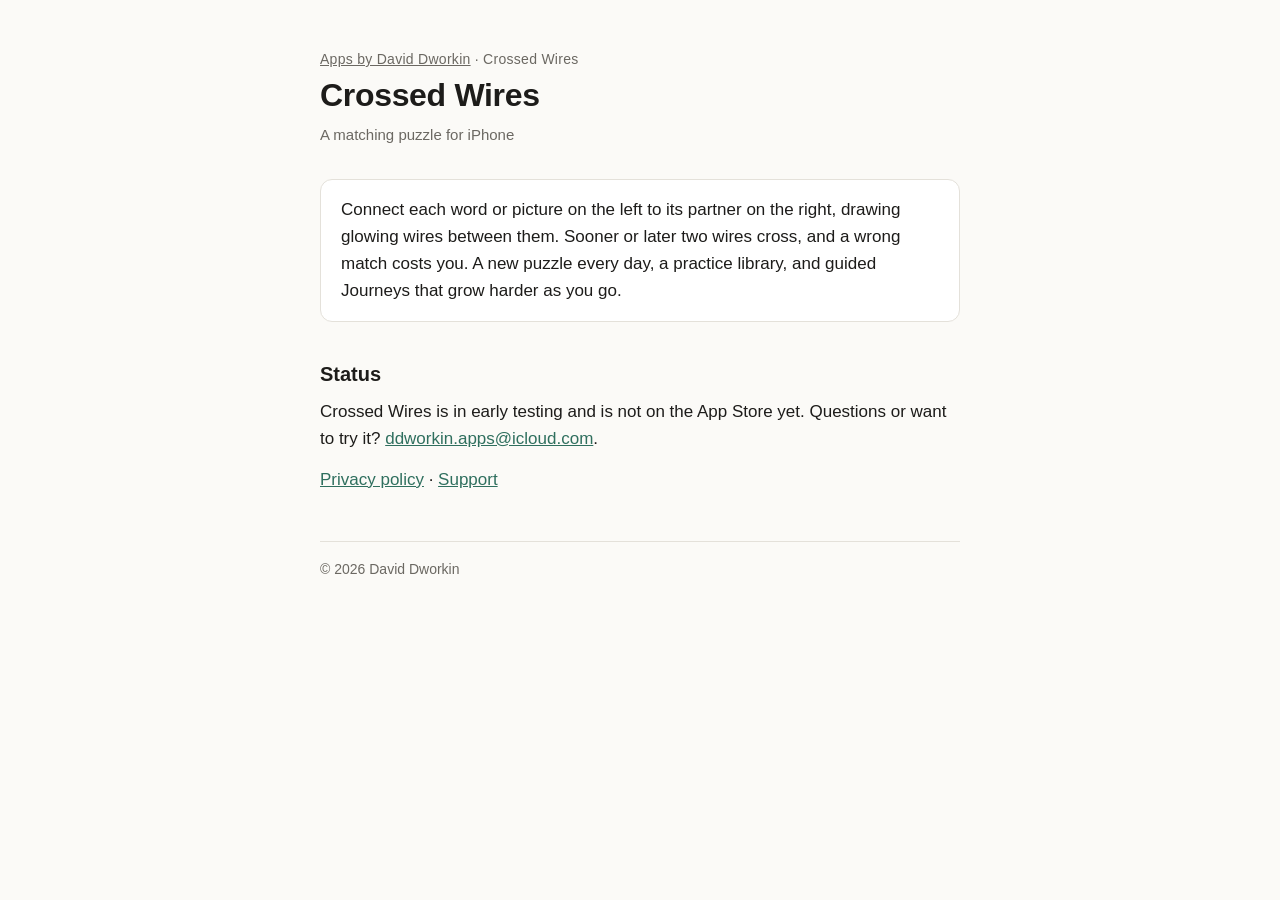
==== crossedwires/index.html @ 5630725c "Add Crossed Wires landing, privacy and support pages; list it on the home page Co-Authored-By: Claud" ====
<!doctype html>
<html lang="en">
<head>
  <meta charset="utf-8">
  <meta name="viewport" content="width=device-width, initial-scale=1">
  <title>Crossed Wires: Matching Puzzle</title>
  <meta name="description" content="A visual matching puzzle: connect each pair with a glowing wire.">
  <link rel="stylesheet" href="/assets/site.css">
</head>
<body>
<main>
  <header>
    <p class="eyebrow"><a href="/">Apps by David Dworkin</a> · Crossed Wires</p>
    <h1>Crossed Wires</h1>
    <p class="meta">A matching puzzle for iPhone</p>
  </header>

  <div class="summary">
    <p>Connect each word or picture on the left to its partner on the right, drawing glowing wires between them.
    Sooner or later two wires cross, and a wrong match costs you. A new puzzle every day, a practice library, and
    guided Journeys that grow harder as you go.</p>
  </div>

  <h2>Status</h2>
  <p>Crossed Wires is in early testing and is not on the App Store yet. Questions or want to try it?
  <a href="mailto:ddworkin.apps@icloud.com?subject=Crossed%20Wires">ddworkin.apps@icloud.com</a>.</p>

  <p><a href="/crossedwires/privacy/">Privacy policy</a> · <a href="/crossedwires/support/">Support</a></p>

  <footer>© 2026 David Dworkin</footer>
</main>
</body>
</html>
---- assets/site.css ----
:root {
  --bg: #fbfaf7;
  --text: #1d1c1a;
  --muted: #6b6862;
  --rule: #e4e1da;
  --accent: #2f6f5e;
  --card: #ffffff;
  color-scheme: light dark;
}
@media (prefers-color-scheme: dark) {
  :root {
    --bg: #151514;
    --text: #ecebe7;
    --muted: #a29f98;
    --rule: #2c2b29;
    --accent: #7cc3ad;
    --card: #1d1d1b;
  }
}
* { box-sizing: border-box; }
html { -webkit-text-size-adjust: 100%; }
body {
  margin: 0;
  background: var(--bg);
  color: var(--text);
  font: 17px/1.6 -apple-system, BlinkMacSystemFont, "SF Pro Text", "Helvetica Neue", Arial, sans-serif;
}
main { max-width: 680px; margin: 0 auto; padding: 48px 20px 72px; }
header { margin-bottom: 32px; }
.eyebrow { color: var(--muted); font-size: 14px; letter-spacing: .02em; margin: 0 0 6px; }
.eyebrow a { color: inherit; }
h1 { font-size: 32px; line-height: 1.2; margin: 0 0 8px; letter-spacing: -.01em; }
h2 { font-size: 20px; margin: 36px 0 8px; }
p, ul { margin: 0 0 14px; }
ul { padding-left: 22px; }
li { margin-bottom: 6px; }
a { color: var(--accent); }
.meta { color: var(--muted); font-size: 15px; }
.summary {
  background: var(--card);
  border: 1px solid var(--rule);
  border-radius: 12px;
  padding: 16px 20px;
  margin: 24px 0;
}
.summary p:last-child, .summary ul:last-child { margin-bottom: 0; }
.apps { list-style: none; padding: 0; }
.apps li {
  background: var(--card);
  border: 1px solid var(--rule);
  border-radius: 12px;
  padding: 16px 20px;
  margin-bottom: 12px;
}
.apps strong { display: block; font-size: 18px; }
footer { margin-top: 48px; padding-top: 16px; border-top: 1px solid var(--rule); color: var(--muted); font-size: 14px; }
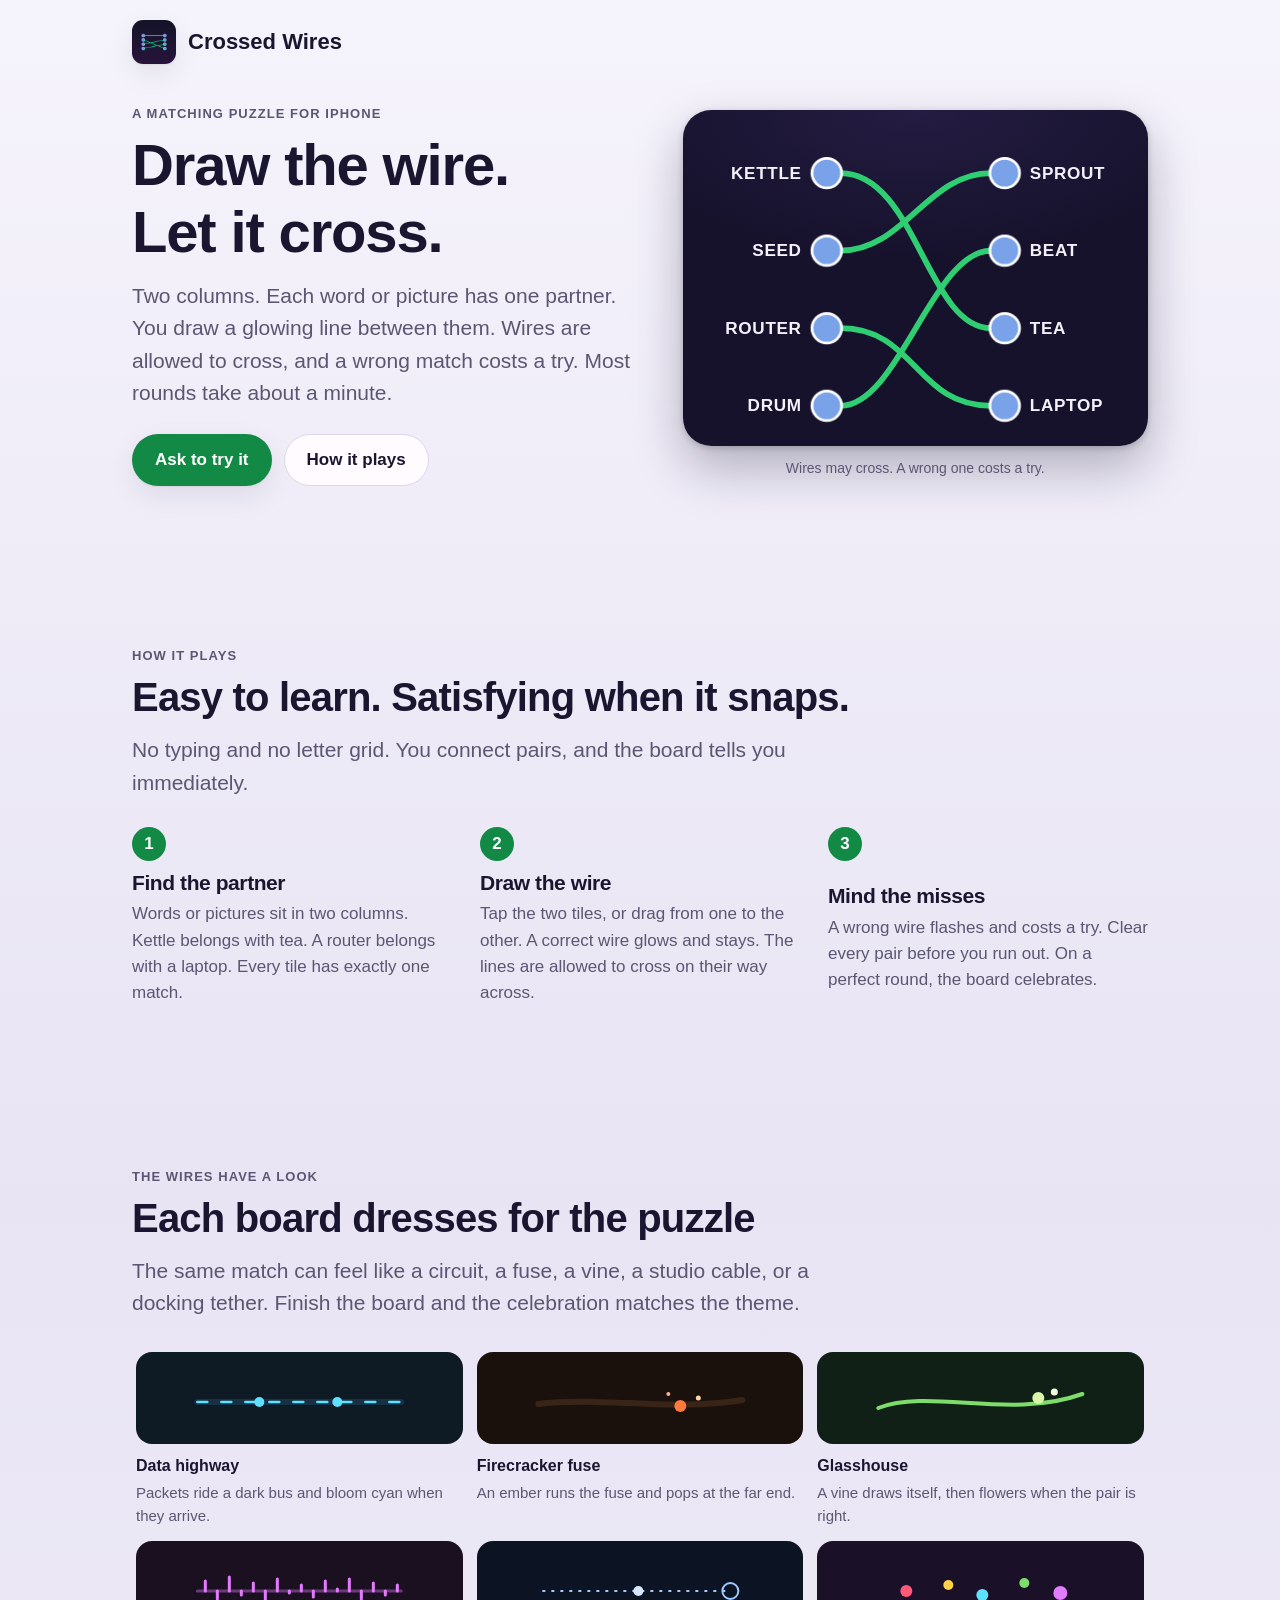
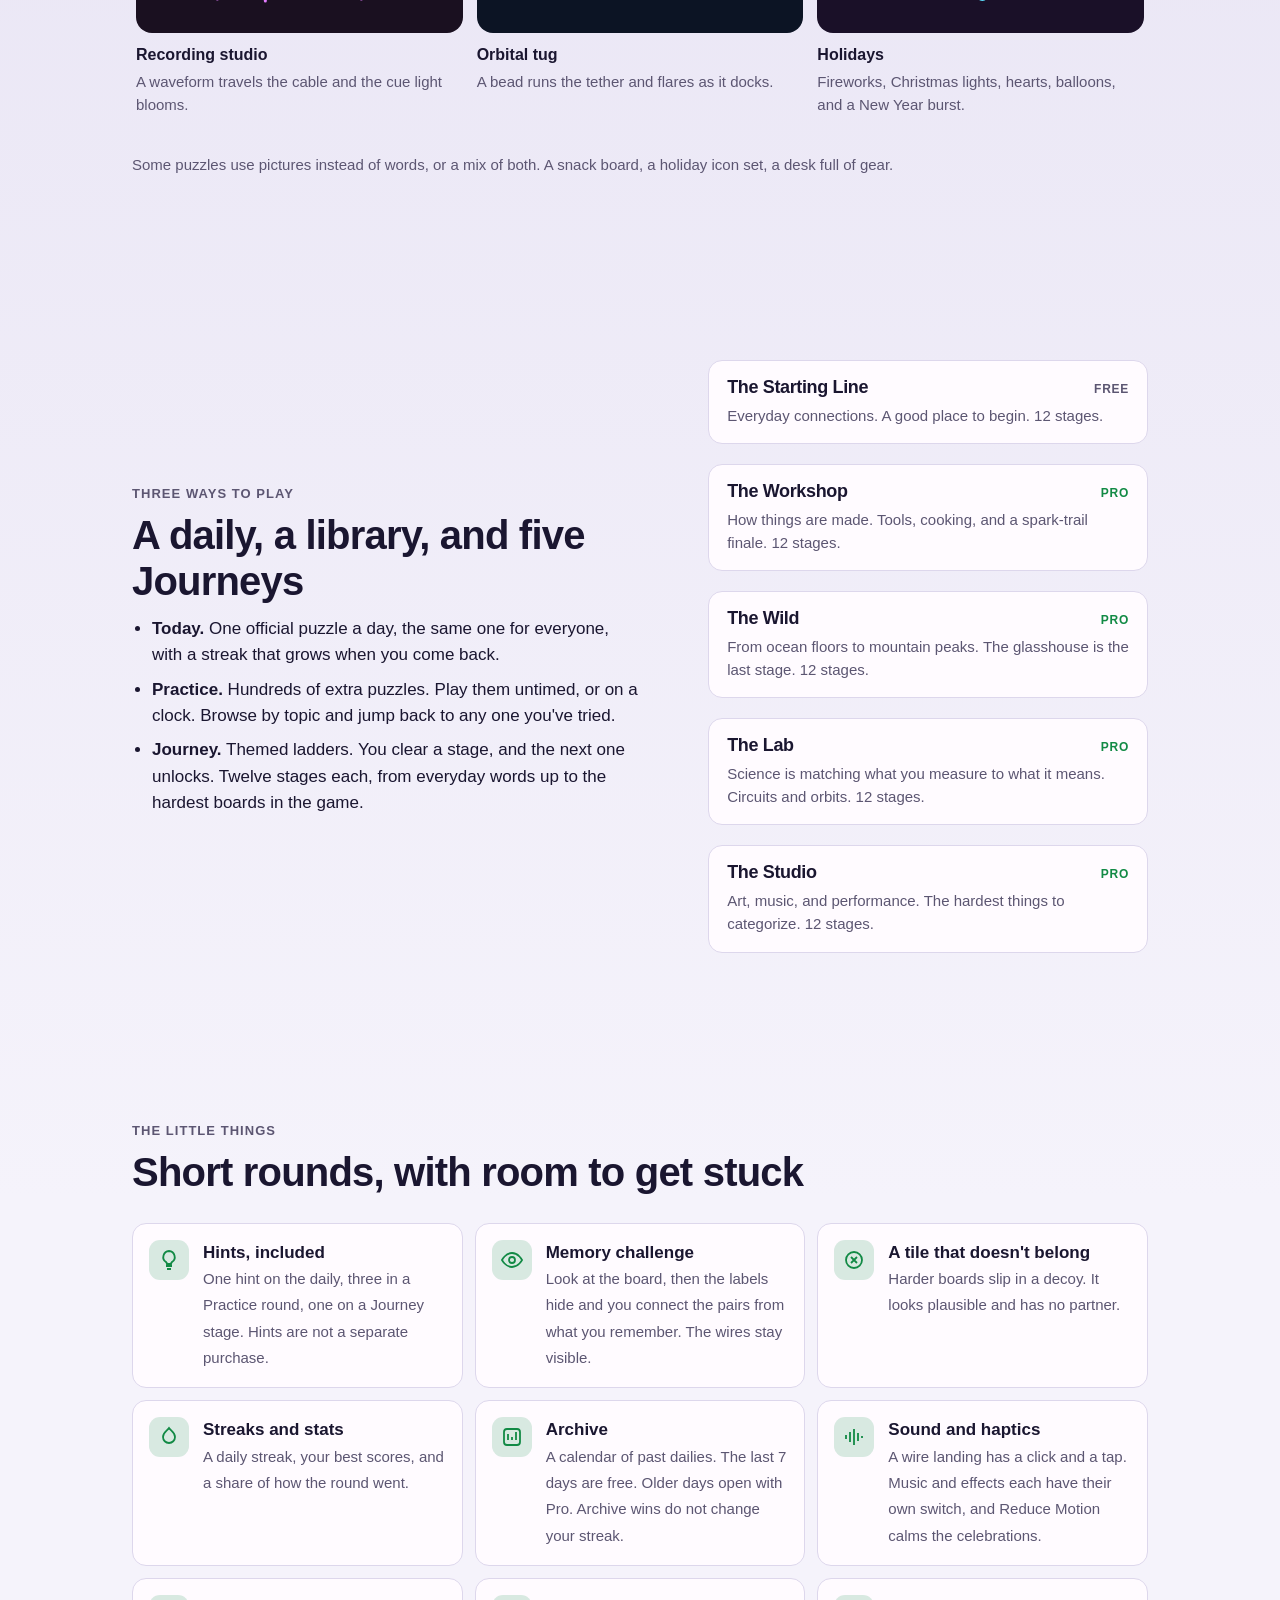
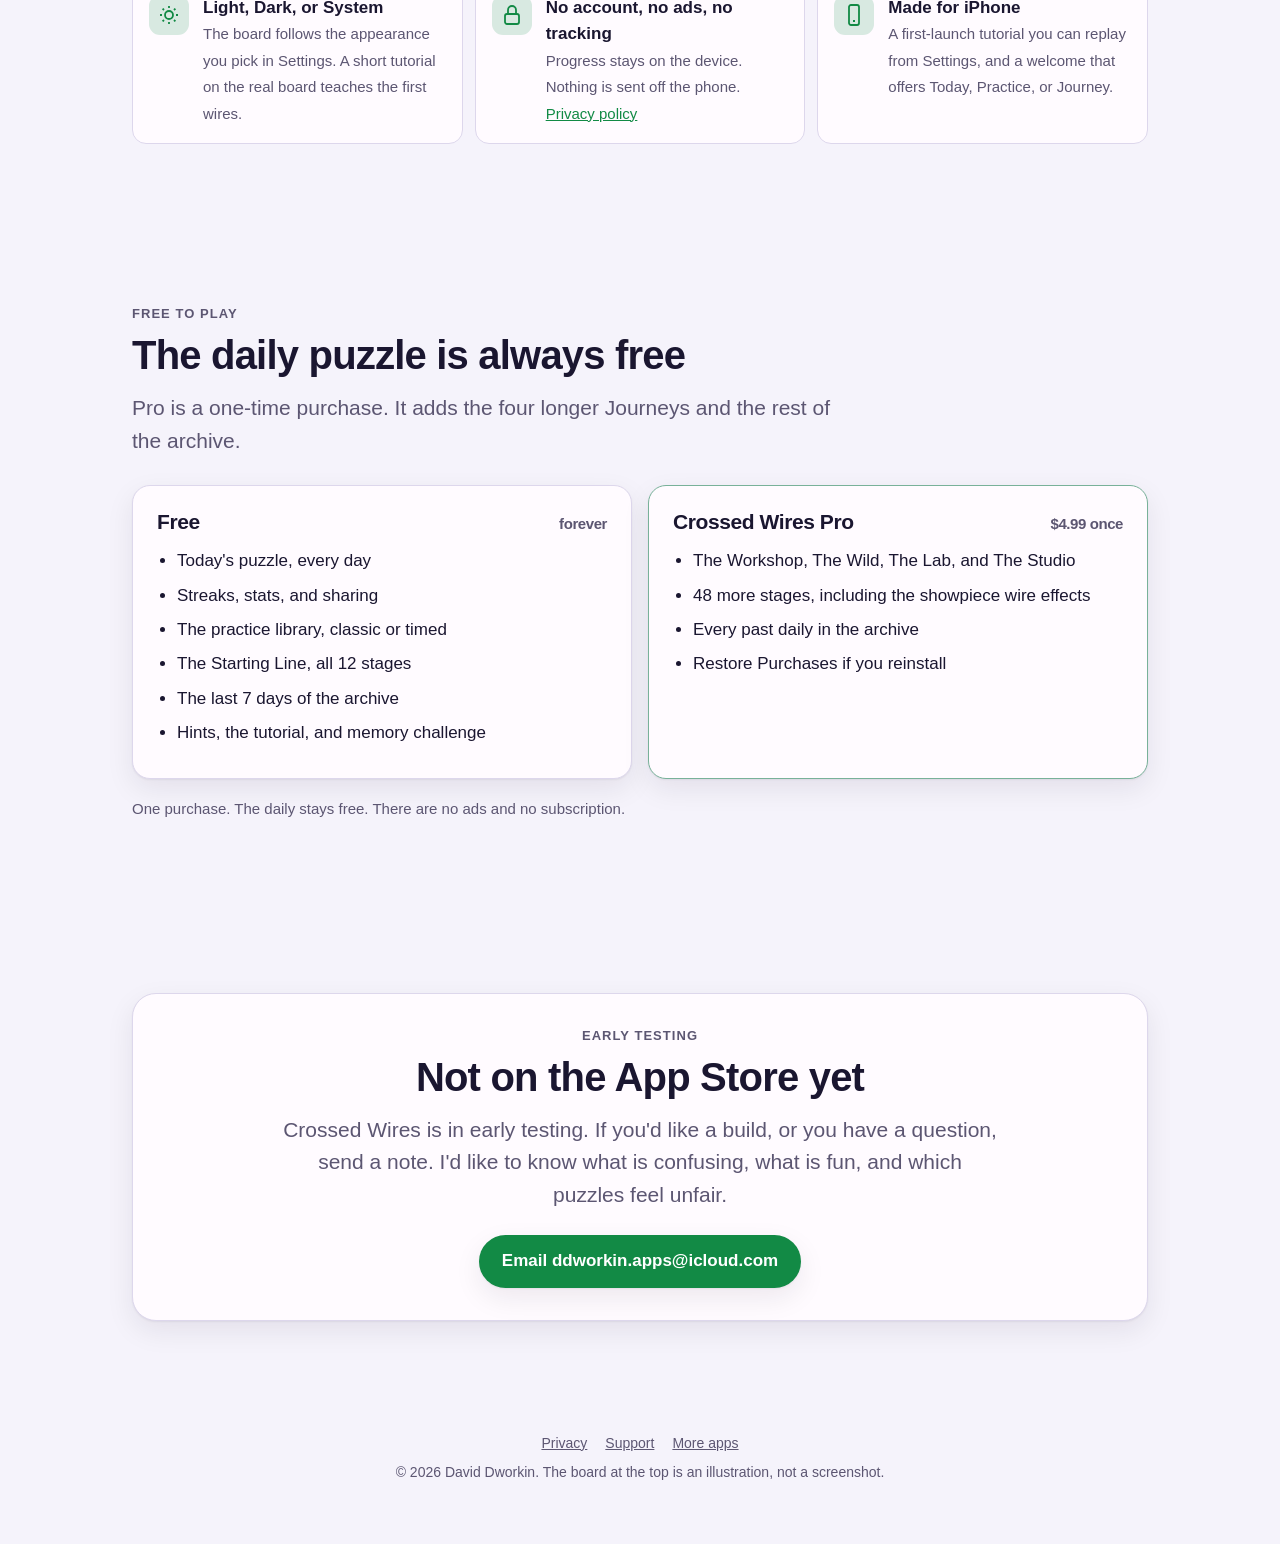
==== commit cf52ccef: "Crossed Wires: expand the landing page with how it plays, themes, and free vs Pro. Co-authored-by: C" ====
--- a/crossedwires/index.html
+++ b/crossedwires/index.html
@@ -2,32 +2,300 @@
 <html lang="en">
 <head>
   <meta charset="utf-8">
-  <meta name="viewport" content="width=device-width, initial-scale=1">
+  <meta name="viewport" content="width=device-width, initial-scale=1, viewport-fit=cover">
   <title>Crossed Wires: Matching Puzzle</title>
-  <meta name="description" content="A visual matching puzzle: connect each pair with a glowing wire.">
-  <link rel="stylesheet" href="/assets/site.css">
+  <meta name="description" content="A matching puzzle for iPhone. Connect each word or picture to its partner with a glowing wire. A new puzzle every day. Free to play, with an optional one-time Pro unlock.">
+  <meta name="theme-color" content="#f5f3fb" media="(prefers-color-scheme: light)">
+  <meta name="theme-color" content="#100e1c" media="(prefers-color-scheme: dark)">
+  <link rel="icon" href="/crossedwires/media/icon.png">
+  <link rel="apple-touch-icon" href="/crossedwires/media/icon.png">
+  <meta property="og:type" content="website">
+  <meta property="og:title" content="Crossed Wires: Matching Puzzle">
+  <meta property="og:description" content="Connect each pair with a glowing wire. Wires may cross. A wrong one costs a try.">
+  <meta property="og:url" content="https://ddworkin.github.io/crossedwires/">
+  <meta property="og:image" content="https://ddworkin.github.io/crossedwires/media/icon.png">
+  <meta name="twitter:card" content="summary_large_image">
+  <link rel="stylesheet" href="/crossedwires/landing.css">
 </head>
 <body>
-<main>
-  <header>
-    <p class="eyebrow"><a href="/">Apps by David Dworkin</a> · Crossed Wires</p>
-    <h1>Crossed Wires</h1>
-    <p class="meta">A matching puzzle for iPhone</p>
-  </header>
-
-  <div class="summary">
-    <p>Connect each word or picture on the left to its partner on the right, drawing glowing wires between them.
-    Sooner or later two wires cross, and a wrong match costs you. A new puzzle every day, a practice library, and
-    guided Journeys that grow harder as you go.</p>
-  </div>
-
-  <h2>Status</h2>
-  <p>Crossed Wires is in early testing and is not on the App Store yet. Questions or want to try it?
-  <a href="mailto:ddworkin.apps@icloud.com?subject=Crossed%20Wires">ddworkin.apps@icloud.com</a>.</p>
-
-  <p><a href="/crossedwires/privacy/">Privacy policy</a> · <a href="/crossedwires/support/">Support</a></p>
-
-  <footer>© 2026 David Dworkin</footer>
+<a class="skip" href="#main">Skip to content</a>
+
+<header class="wrap brand">
+  <img src="/crossedwires/media/icon.png" alt="" width="44" height="44">
+  <span>Crossed Wires</span>
+</header>
+
+<main id="main">
+
+  <section class="wrap hero" aria-labelledby="hero-title">
+    <div>
+      <p class="eyebrow">A matching puzzle for iPhone</p>
+      <h1 id="hero-title">Draw the wire.<br>Let it cross.</h1>
+      <p class="lede">Two columns. Each word or picture has one partner. You draw a glowing line between them. Wires are allowed to cross, and a wrong match costs a try. Most rounds take about a minute.</p>
+      <div class="actions">
+        <a class="btn btn-primary" href="mailto:ddworkin.apps@icloud.com?subject=Crossed%20Wires%3A%20I%27d%20like%20to%20try%20it">Ask to try it</a>
+        <a class="btn btn-secondary" href="#how">How it plays</a>
+      </div>
+    </div>
+    <figure class="board-wrap">
+      <div class="board">
+        <svg viewBox="0 0 380 260" role="img" aria-labelledby="board-title" width="380" height="260">
+          <title id="board-title">An illustrated solved board. Kettle connects to tea, seed to sprout, router to laptop, and drum to beat. The wires cross.</title>
+          <path class="wire" pathLength="100" d="M124 36 C 190 36, 200 172, 256 172"/>
+          <path class="wire" pathLength="100" d="M124 104 C 180 104, 200 36, 256 36"/>
+          <path class="wire" pathLength="100" d="M124 172 C 190 172, 190 240, 256 240"/>
+          <path class="wire" pathLength="100" d="M124 240 C 175 240, 205 104, 256 104"/>
+          <circle class="node" cx="112" cy="36" r="13"/>
+          <circle class="node" cx="112" cy="104" r="13"/>
+          <circle class="node" cx="112" cy="172" r="13"/>
+          <circle class="node" cx="112" cy="240" r="13"/>
+          <circle class="node" cx="268" cy="36" r="13"/>
+          <circle class="node" cx="268" cy="104" r="13"/>
+          <circle class="node" cx="268" cy="172" r="13"/>
+          <circle class="node" cx="268" cy="240" r="13"/>
+          <text class="label" x="90" y="41" text-anchor="end">KETTLE</text>
+          <text class="label" x="90" y="109" text-anchor="end">SEED</text>
+          <text class="label" x="90" y="177" text-anchor="end">ROUTER</text>
+          <text class="label" x="90" y="245" text-anchor="end">DRUM</text>
+          <text class="label" x="290" y="41" text-anchor="start">SPROUT</text>
+          <text class="label" x="290" y="109" text-anchor="start">BEAT</text>
+          <text class="label" x="290" y="177" text-anchor="start">TEA</text>
+          <text class="label" x="290" y="245" text-anchor="start">LAPTOP</text>
+        </svg>
+      </div>
+      <figcaption class="caption">Wires may cross. A wrong one costs a try.</figcaption>
+    </figure>
+  </section>
+
+  <section id="how" class="wrap" aria-labelledby="how-title">
+    <p class="eyebrow">How it plays</p>
+    <h2 id="how-title">Easy to learn. Satisfying when it snaps.</h2>
+    <p class="lede">No typing and no letter grid. You connect pairs, and the board tells you immediately.</p>
+    <ol class="steps">
+      <li>
+        <span class="step-num" aria-hidden="true">1</span>
+        <div>
+          <h3>Find the partner</h3>
+          <p>Words or pictures sit in two columns. Kettle belongs with tea. A router belongs with a laptop. Every tile has exactly one match.</p>
+        </div>
+      </li>
+      <li>
+        <span class="step-num" aria-hidden="true">2</span>
+        <div>
+          <h3>Draw the wire</h3>
+          <p>Tap the two tiles, or drag from one to the other. A correct wire glows and stays. The lines are allowed to cross on their way across.</p>
+        </div>
+      </li>
+      <li>
+        <span class="step-num" aria-hidden="true">3</span>
+        <div>
+          <h3>Mind the misses</h3>
+          <p>A wrong wire flashes and costs a try. Clear every pair before you run out. On a perfect round, the board celebrates.</p>
+        </div>
+      </li>
+    </ol>
+  </section>
+
+  <section id="themes" class="wrap" aria-labelledby="themes-title">
+    <p class="eyebrow">The wires have a look</p>
+    <h2 id="themes-title">Each board dresses for the puzzle</h2>
+    <p class="lede">The same match can feel like a circuit, a fuse, a vine, a studio cable, or a docking tether. Finish the board and the celebration matches the theme.</p>
+    <ul class="gallery" tabindex="0" aria-label="Wire themes, swipe to see more">
+      <li><figure>
+        <div class="swatch highway" aria-hidden="true">
+          <svg viewBox="0 0 220 48">
+            <path d="M8 24 H212" fill="none" stroke="#163044" stroke-width="6" stroke-linecap="round"/>
+            <path d="M8 24 H212" fill="none" stroke="#5ee0ff" stroke-width="2.5" stroke-linecap="round" stroke-dasharray="10 14"/>
+            <circle cx="70" cy="24" r="5" fill="#5ee0ff"/>
+            <circle cx="148" cy="24" r="5" fill="#5ee0ff"/>
+          </svg>
+        </div>
+        <figcaption><strong>Data highway</strong>Packets ride a dark bus and bloom cyan when they arrive.</figcaption>
+      </figure></li>
+      <li><figure>
+        <div class="swatch fuse" aria-hidden="true">
+          <svg viewBox="0 0 220 48">
+            <path d="M8 26 C 70 18, 140 34, 212 22" fill="none" stroke="#3a2418" stroke-width="6" stroke-linecap="round"/>
+            <circle cx="150" cy="28" r="6" fill="#ff7a3c"/>
+            <circle cx="168" cy="20" r="2.5" fill="#ffd2a8"/>
+            <circle cx="138" cy="16" r="2" fill="#ffb080"/>
+          </svg>
+        </div>
+        <figcaption><strong>Firecracker fuse</strong>An ember runs the fuse and pops at the far end.</figcaption>
+      </figure></li>
+      <li><figure>
+        <div class="swatch glass" aria-hidden="true">
+          <svg viewBox="0 0 220 48">
+            <path d="M8 30 C 60 10, 140 42, 212 16" fill="none" stroke="#7ddc6a" stroke-width="4" stroke-linecap="round"/>
+            <circle cx="168" cy="20" r="6" fill="#d8f5a8"/>
+            <circle cx="184" cy="14" r="3.5" fill="#f3ffe0"/>
+          </svg>
+        </div>
+        <figcaption><strong>Glasshouse</strong>A vine draws itself, then flowers when the pair is right.</figcaption>
+      </figure></li>
+      <li><figure>
+        <div class="swatch studio" aria-hidden="true">
+          <svg viewBox="0 0 220 48">
+            <path d="M8 24 H212" fill="none" stroke="#6a3a78" stroke-width="3" stroke-linecap="round"/>
+            <path d="M16 24 V14 M28 24 V32 M40 24 V10 M52 24 V28 M64 24 V16 M76 24 V34 M88 24 V12 M100 24 V26 M112 24 V18 M124 24 V30 M136 24 V14 M148 24 V22 M160 24 V12 M172 24 V32 M184 24 V16 M196 24 V28 M208 24 V18" stroke="#e37bff" stroke-width="3" stroke-linecap="round"/>
+          </svg>
+        </div>
+        <figcaption><strong>Recording studio</strong>A waveform travels the cable and the cue light blooms.</figcaption>
+      </figure></li>
+      <li><figure>
+        <div class="swatch orbit" aria-hidden="true">
+          <svg viewBox="0 0 220 48">
+            <path d="M12 24 H200" fill="none" stroke="#9ec9ff" stroke-width="2" stroke-dasharray="3 6"/>
+            <circle cx="108" cy="24" r="5" fill="#d6e8ff"/>
+            <circle cx="200" cy="24" r="8" fill="none" stroke="#9ec9ff" stroke-width="2"/>
+          </svg>
+        </div>
+        <figcaption><strong>Orbital tug</strong>A bead runs the tether and flares as it docks.</figcaption>
+      </figure></li>
+      <li><figure>
+        <div class="swatch holiday" aria-hidden="true">
+          <svg viewBox="0 0 220 48">
+            <circle cx="36" cy="24" r="6" fill="#ff5a7a"/>
+            <circle cx="78" cy="18" r="5" fill="#ffd24a"/>
+            <circle cx="112" cy="28" r="6" fill="#5ee0ff"/>
+            <circle cx="154" cy="16" r="5" fill="#7ddc6a"/>
+            <circle cx="190" cy="26" r="7" fill="#e37bff"/>
+          </svg>
+        </div>
+        <figcaption><strong>Holidays</strong>Fireworks, Christmas lights, hearts, balloons, and a New Year burst.</figcaption>
+      </figure></li>
+    </ul>
+    <p class="promise">Some puzzles use pictures instead of words, or a mix of both. A snack board, a holiday icon set, a desk full of gear.</p>
+  </section>
+
+  <section class="wrap" aria-labelledby="modes-title">
+    <div class="feature">
+      <div>
+        <p class="eyebrow">Three ways to play</p>
+        <h2 id="modes-title">A daily, a library, and five Journeys</h2>
+        <ul class="modes">
+          <li><strong>Today.</strong> One official puzzle a day, the same one for everyone, with a streak that grows when you come back.</li>
+          <li><strong>Practice.</strong> Hundreds of extra puzzles. Play them untimed, or on a clock. Browse by topic and jump back to any one you've tried.</li>
+          <li><strong>Journey.</strong> Themed ladders. You clear a stage, and the next one unlocks. Twelve stages each, from everyday words up to the hardest boards in the game.</li>
+        </ul>
+      </div>
+      <ul class="journeys">
+        <li>
+          <h3>The Starting Line <span class="badge">Free</span></h3>
+          <p>Everyday connections. A good place to begin. 12 stages.</p>
+        </li>
+        <li>
+          <h3>The Workshop <span class="badge pro">Pro</span></h3>
+          <p>How things are made. Tools, cooking, and a spark-trail finale. 12 stages.</p>
+        </li>
+        <li>
+          <h3>The Wild <span class="badge pro">Pro</span></h3>
+          <p>From ocean floors to mountain peaks. The glasshouse is the last stage. 12 stages.</p>
+        </li>
+        <li>
+          <h3>The Lab <span class="badge pro">Pro</span></h3>
+          <p>Science is matching what you measure to what it means. Circuits and orbits. 12 stages.</p>
+        </li>
+        <li>
+          <h3>The Studio <span class="badge pro">Pro</span></h3>
+          <p>Art, music, and performance. The hardest things to categorize. 12 stages.</p>
+        </li>
+      </ul>
+    </div>
+  </section>
+
+  <section class="wrap" aria-labelledby="extras-title">
+    <p class="eyebrow">The little things</p>
+    <h2 id="extras-title">Short rounds, with room to get stuck</h2>
+    <ul class="extras">
+      <li>
+        <svg viewBox="0 0 24 24" fill="none" stroke="currentColor" stroke-width="1.8" aria-hidden="true"><path d="M9 18h6M10 21h4"/><path d="M12 3a6 6 0 0 0-3 11c.5.5 1 1.2 1 2h4c0-.8.5-1.5 1-2a6 6 0 0 0-3-11z"/></svg>
+        <div><strong>Hints, included</strong><span>One hint on the daily, three in a Practice round, one on a Journey stage. Hints are not a separate purchase.</span></div>
+      </li>
+      <li>
+        <svg viewBox="0 0 24 24" fill="none" stroke="currentColor" stroke-width="1.8" aria-hidden="true"><path d="M2 12s3.5-7 10-7 10 7 10 7-3.5 7-10 7S2 12 2 12z"/><circle cx="12" cy="12" r="3"/></svg>
+        <div><strong>Memory challenge</strong><span>Look at the board, then the labels hide and you connect the pairs from what you remember. The wires stay visible.</span></div>
+      </li>
+      <li>
+        <svg viewBox="0 0 24 24" fill="none" stroke="currentColor" stroke-width="1.8" aria-hidden="true"><circle cx="12" cy="12" r="8"/><path d="M9 9l6 6M15 9l-6 6"/></svg>
+        <div><strong>A tile that doesn't belong</strong><span>Harder boards slip in a decoy. It looks plausible and has no partner.</span></div>
+      </li>
+      <li>
+        <svg viewBox="0 0 24 24" fill="none" stroke="currentColor" stroke-width="1.8" aria-hidden="true"><path d="M12 3c2 3 6 4 6 9a6 6 0 0 1-12 0c0-5 4-6 6-9z"/></svg>
+        <div><strong>Streaks and stats</strong><span>A daily streak, your best scores, and a share of how the round went.</span></div>
+      </li>
+      <li>
+        <svg viewBox="0 0 24 24" fill="none" stroke="currentColor" stroke-width="1.8" aria-hidden="true"><rect x="4" y="4" width="16" height="16" rx="3"/><path d="M8 15V9M12 15v-3M16 15V7"/></svg>
+        <div><strong>Archive</strong><span>A calendar of past dailies. The last 7 days are free. Older days open with Pro. Archive wins do not change your streak.</span></div>
+      </li>
+      <li>
+        <svg viewBox="0 0 24 24" fill="none" stroke="currentColor" stroke-width="1.8" aria-hidden="true"><path d="M4 10v4M8 7v10M12 4v16M16 8v8M20 11v2"/></svg>
+        <div><strong>Sound and haptics</strong><span>A wire landing has a click and a tap. Music and effects each have their own switch, and Reduce Motion calms the celebrations.</span></div>
+      </li>
+      <li>
+        <svg viewBox="0 0 24 24" fill="none" stroke="currentColor" stroke-width="1.8" aria-hidden="true"><circle cx="12" cy="12" r="4"/><path d="M12 3v2M12 19v2M3 12h2M19 12h2M5.6 5.6l1.4 1.4M17 17l1.4 1.4M18.4 5.6L17 7M7 17l-1.4 1.4"/></svg>
+        <div><strong>Light, Dark, or System</strong><span>The board follows the appearance you pick in Settings. A short tutorial on the real board teaches the first wires.</span></div>
+      </li>
+      <li>
+        <svg viewBox="0 0 24 24" fill="none" stroke="currentColor" stroke-width="1.8" aria-hidden="true"><rect x="5" y="11" width="14" height="10" rx="2"/><path d="M8 11V7a4 4 0 0 1 8 0v4"/></svg>
+        <div><strong>No account, no ads, no tracking</strong><span>Progress stays on the device. Nothing is sent off the phone. <a href="/crossedwires/privacy/">Privacy policy</a></span></div>
+      </li>
+      <li>
+        <svg viewBox="0 0 24 24" fill="none" stroke="currentColor" stroke-width="1.8" aria-hidden="true"><rect x="7" y="2" width="10" height="20" rx="2"/><path d="M11 18h2"/></svg>
+        <div><strong>Made for iPhone</strong><span>A first-launch tutorial you can replay from Settings, and a welcome that offers Today, Practice, or Journey.</span></div>
+      </li>
+    </ul>
+  </section>
+
+  <section id="price" class="wrap" aria-labelledby="price-title">
+    <p class="eyebrow">Free to play</p>
+    <h2 id="price-title">The daily puzzle is always free</h2>
+    <p class="lede">Pro is a one-time purchase. It adds the four longer Journeys and the rest of the archive.</p>
+    <div class="plans">
+      <div class="plan">
+        <h3>Free <span class="price">forever</span></h3>
+        <ul>
+          <li>Today's puzzle, every day</li>
+          <li>Streaks, stats, and sharing</li>
+          <li>The practice library, classic or timed</li>
+          <li>The Starting Line, all 12 stages</li>
+          <li>The last 7 days of the archive</li>
+          <li>Hints, the tutorial, and memory challenge</li>
+        </ul>
+      </div>
+      <div class="plan pro">
+        <h3>Crossed Wires Pro <span class="price">$4.99 once</span></h3>
+        <ul>
+          <li>The Workshop, The Wild, The Lab, and The Studio</li>
+          <li>48 more stages, including the showpiece wire effects</li>
+          <li>Every past daily in the archive</li>
+          <li>Restore Purchases if you reinstall</li>
+        </ul>
+      </div>
+    </div>
+    <p class="promise">One purchase. The daily stays free. There are no ads and no subscription.</p>
+  </section>
+
+  <section id="beta" class="wrap" aria-labelledby="beta-title">
+    <div class="beta">
+      <p class="eyebrow">Early testing</p>
+      <h2 id="beta-title">Not on the App Store yet</h2>
+      <p class="lede">Crossed Wires is in early testing. If you'd like a build, or you have a question, send a note. I'd like to know what is confusing, what is fun, and which puzzles feel unfair.</p>
+      <div class="actions">
+        <a class="btn btn-primary" href="mailto:ddworkin.apps@icloud.com?subject=Crossed%20Wires%3A%20I%27d%20like%20to%20try%20it&amp;body=Hi%20David%2C%0A%0AI%27d%20like%20to%20try%20Crossed%20Wires.%0A%0AMy%20name%3A%20%0A">Email ddworkin.apps@icloud.com</a>
+      </div>
+    </div>
+  </section>
+
 </main>
+
+<footer class="wrap">
+  <nav aria-label="Crossed Wires links">
+    <a href="/crossedwires/privacy/">Privacy</a>
+    <a href="/crossedwires/support/">Support</a>
+    <a href="/">More apps</a>
+  </nav>
+  <p>© 2026 David Dworkin. The board at the top is an illustration, not a screenshot.</p>
+</footer>
 </body>
 </html>
--- a/crossedwires/landing.css
+++ b/crossedwires/landing.css
@@ -0,0 +1,212 @@
+/* Crossed Wires landing page. Mobile-first. Palette follows the app icon:
+   indigo field, periwinkle nodes, a correct wire in green. */
+:root {
+  --bg: #f5f3fb;
+  --bg-2: #e8e4f4;
+  --surface: #fffbff;
+  --text: #1a1630;
+  --muted: #5c5672;
+  --rule: #ddd7ec;
+  --green: #128a45;
+  --green-ink: #ffffff;
+  --wire: #2fce72;
+  --node: #7aa2e8;
+  --indigo: #16122c;
+  --amber: #c47a12;
+  --shadow: 0 1px 2px rgb(22 18 44 / .06), 0 10px 28px rgb(22 18 44 / .08);
+  --radius: 18px;
+  --sans: -apple-system, BlinkMacSystemFont, "SF Pro Text", "Helvetica Neue", Arial, sans-serif;
+  --gutter: 20px;
+  color-scheme: light dark;
+}
+@media (prefers-color-scheme: dark) {
+  :root {
+    --bg: #100e1c;
+    --bg-2: #181428;
+    --surface: #1c1830;
+    --text: #f4f1fb;
+    --muted: #b7b0c9;
+    --rule: #322c48;
+    --green: #3ee07a;
+    --green-ink: #082214;
+    --wire: #3ee07a;
+    --node: #8eb4f2;
+    --indigo: #0c0a16;
+    --amber: #f0b429;
+    --shadow: 0 1px 2px rgb(0 0 0 / .35), 0 12px 32px rgb(0 0 0 / .4);
+  }
+}
+
+* { box-sizing: border-box; }
+html { -webkit-text-size-adjust: 100%; scroll-behavior: smooth; }
+@media (prefers-reduced-motion: reduce) { html { scroll-behavior: auto; } }
+body {
+  margin: 0;
+  background: var(--bg) linear-gradient(180deg, var(--bg) 0, var(--bg-2) 1200px, var(--bg) 2800px) no-repeat;
+  color: var(--text);
+  font: 17px/1.55 var(--sans);
+}
+img, svg { display: block; max-width: 100%; height: auto; }
+a { color: var(--green); }
+:focus-visible { outline: 3px solid var(--amber); outline-offset: 3px; border-radius: 6px; }
+
+.skip { position: absolute; left: -999px; top: 8px; background: var(--surface); color: var(--text); padding: 8px 12px; z-index: 10; }
+.skip:focus { left: 8px; }
+
+.wrap { max-width: 1080px; margin-inline: auto; padding-inline: var(--gutter); }
+section { padding-block: 56px; }
+.eyebrow { font-size: 13px; letter-spacing: .08em; text-transform: uppercase; color: var(--muted); margin: 0 0 8px; font-weight: 600; }
+h1, h2, h3 { letter-spacing: -.02em; line-height: 1.15; margin: 0; font-weight: 700; }
+h1 { font-size: clamp(36px, 9vw, 58px); }
+h2 { font-size: clamp(28px, 6.5vw, 40px); margin-bottom: 12px; }
+h3 { font-size: 21px; margin-bottom: 6px; }
+.lede { font-size: clamp(18px, 4.6vw, 21px); color: var(--muted); margin: 14px 0 0; max-width: 34em; }
+p { margin: 0 0 12px; }
+
+.actions { display: flex; flex-wrap: wrap; gap: 12px; margin-top: 24px; }
+.btn {
+  display: inline-flex; align-items: center; justify-content: center; gap: 8px;
+  min-height: 48px; padding: 12px 22px; border-radius: 999px;
+  font-weight: 600; font-size: 17px; text-decoration: none;
+  border: 1.5px solid transparent;
+}
+.btn-primary { background: var(--green); color: var(--green-ink); box-shadow: var(--shadow); }
+.btn-secondary { border-color: var(--rule); color: var(--text); background: var(--surface); }
+.btn-primary:hover { filter: brightness(1.06); }
+
+.brand { display: flex; align-items: center; gap: 12px; padding-top: 20px; }
+.brand img { width: 44px; height: 44px; border-radius: 11px; box-shadow: var(--shadow); }
+.brand span { font-size: 22px; font-weight: 700; }
+
+.hero { padding-top: 28px; display: grid; gap: 36px; align-items: center; }
+
+/* Illustrated board — the icon, with words */
+.board-wrap { margin: 0; }
+.board {
+  background: radial-gradient(120% 80% at 50% 0%, #241c42 0%, var(--indigo) 55%);
+  border-radius: 28px;
+  padding: 22px 16px 18px;
+  box-shadow: 0 2px 6px rgb(0 0 0 / .18), 0 22px 50px rgb(16 10 40 / .28);
+}
+.board svg { width: 100%; height: auto; }
+.board .node { fill: var(--node); stroke: #fff; stroke-width: 2.4; }
+.board .wire {
+  fill: none;
+  stroke: var(--wire);
+  stroke-width: 5;
+  stroke-linecap: round;
+  stroke-dasharray: 100;
+  stroke-dashoffset: 0;
+}
+.board .label {
+  fill: #f4f1fb;
+  font: 700 15px var(--sans);
+  letter-spacing: .04em;
+}
+@media (prefers-reduced-motion: no-preference) {
+  .board .wire {
+    stroke-dashoffset: 100;
+    animation: draw 0.9s cubic-bezier(.2, .7, .2, 1) forwards;
+  }
+  .board .wire:nth-of-type(2) { animation-delay: .12s; }
+  .board .wire:nth-of-type(3) { animation-delay: .24s; }
+  .board .wire:nth-of-type(4) { animation-delay: .36s; }
+  .board .node { animation: pop .45s cubic-bezier(.2, .8, .2, 1) both; }
+  .board .node:nth-of-type(2) { animation-delay: .08s; }
+}
+@keyframes draw { to { stroke-dashoffset: 0; } }
+@keyframes pop { from { opacity: 0; } to { opacity: 1; } }
+.caption { text-align: center; color: var(--muted); font-size: 14px; margin: 12px 0 0; }
+
+.steps { list-style: none; padding: 0; margin: 28px 0 0; display: grid; gap: 28px; }
+.steps li { display: grid; gap: 10px; justify-items: start; }
+.step-num {
+  width: 34px; height: 34px; border-radius: 50%; display: grid; place-items: center;
+  font-weight: 700; color: var(--green-ink); background: var(--green);
+}
+.steps p { color: var(--muted); max-width: 36em; margin: 0; }
+
+.feature { display: grid; gap: 28px; align-items: center; }
+.feature ul, .modes { padding-left: 20px; margin: 12px 0 0; }
+.feature li, .modes li { margin-bottom: 8px; }
+
+/* Theme samples */
+.gallery {
+  list-style: none; margin: 28px calc(-1 * var(--gutter)) 0; padding: 4px var(--gutter) 18px;
+  display: grid; grid-auto-flow: column; grid-auto-columns: min(240px, 74vw); gap: 14px;
+  overflow-x: auto; scroll-snap-type: x mandatory; overscroll-behavior-x: contain;
+}
+.gallery li { scroll-snap-align: center; }
+.gallery figure { margin: 0; }
+.swatch {
+  border-radius: 16px; min-height: 92px; padding: 16px 14px 8px;
+  display: grid; align-content: center;
+}
+.swatch svg { width: 100%; height: 48px; }
+.gallery figcaption { font-size: 15px; color: var(--muted); margin-top: 10px; }
+.gallery figcaption strong { color: var(--text); display: block; font-size: 16px; margin-bottom: 2px; }
+
+.swatch.highway { background: #0e1a24; }
+.swatch.fuse { background: #1a100c; }
+.swatch.glass { background: #102016; }
+.swatch.studio { background: #1a1020; }
+.swatch.orbit { background: #0c1424; }
+.swatch.holiday { background: #1a1028; }
+
+.journeys { list-style: none; padding: 0; margin: 22px 0 0; display: grid; gap: 12px; }
+.journeys li {
+  background: var(--surface); border: 1px solid var(--rule); border-radius: 14px;
+  padding: 16px 18px;
+}
+.journeys h3 { display: flex; justify-content: space-between; align-items: baseline; gap: 12px; font-size: 18px; }
+.journeys p { color: var(--muted); margin: 4px 0 0; font-size: 15px; }
+.badge {
+  font-family: var(--sans); font-size: 12px; font-weight: 700; letter-spacing: .06em;
+  text-transform: uppercase; color: var(--muted); white-space: nowrap;
+}
+.badge.pro { color: var(--green); }
+
+.extras { list-style: none; padding: 0; margin: 28px 0 0; display: grid; grid-template-columns: 1fr; gap: 12px; }
+.extras li {
+  display: grid; grid-template-columns: 40px 1fr; gap: 14px; align-items: start;
+  background: var(--surface); border: 1px solid var(--rule); border-radius: 14px; padding: 16px;
+}
+.extras svg { width: 40px; height: 40px; padding: 8px; border-radius: 11px; background: color-mix(in srgb, var(--green) 16%, transparent); color: var(--green); }
+.extras strong { display: block; }
+.extras span { color: var(--muted); font-size: 15px; }
+
+.plans { display: grid; gap: 16px; margin-top: 28px; }
+.plan { background: var(--surface); border: 1px solid var(--rule); border-radius: var(--radius); padding: 24px; box-shadow: var(--shadow); }
+.plan h3 { display: flex; justify-content: space-between; align-items: baseline; gap: 8px; }
+.plan .price { font-size: 15px; color: var(--muted); font-weight: 600; }
+.plan ul { padding-left: 20px; margin: 14px 0 0; }
+.plan li { margin-bottom: 8px; }
+.plan.pro { border-color: color-mix(in srgb, var(--green) 50%, var(--rule)); }
+.promise { margin-top: 18px; color: var(--muted); font-size: 15px; }
+
+.beta {
+  background: var(--surface); border: 1px solid var(--rule); border-radius: 24px;
+  padding: 32px 24px; text-align: center; box-shadow: var(--shadow);
+}
+.beta .actions { justify-content: center; }
+.beta .lede { margin-inline: auto; }
+
+footer { padding-block: 32px 48px; color: var(--muted); font-size: 14px; text-align: center; }
+footer a { color: inherit; }
+footer nav { display: flex; justify-content: center; gap: 18px; margin-bottom: 8px; }
+
+@media (min-width: 720px) {
+  :root { --gutter: 32px; }
+  section { padding-block: 80px; }
+  .steps { grid-template-columns: repeat(3, 1fr); gap: 28px; }
+  .extras { grid-template-columns: repeat(2, 1fr); }
+  .plans { grid-template-columns: 1fr 1fr; }
+  .journeys { grid-template-columns: 1fr 1fr; }
+  .gallery { margin-inline: 0; padding-inline: 4px; grid-auto-flow: row; grid-template-columns: repeat(3, 1fr); grid-auto-columns: auto; overflow-x: visible; }
+}
+@media (min-width: 960px) {
+  .hero { grid-template-columns: 1.05fr .95fr; padding-top: 40px; }
+  .feature { grid-template-columns: 1.05fr .95fr; gap: 48px; }
+  .feature .journeys { grid-template-columns: 1fr; }
+  .extras { grid-template-columns: repeat(3, 1fr); }
+}
